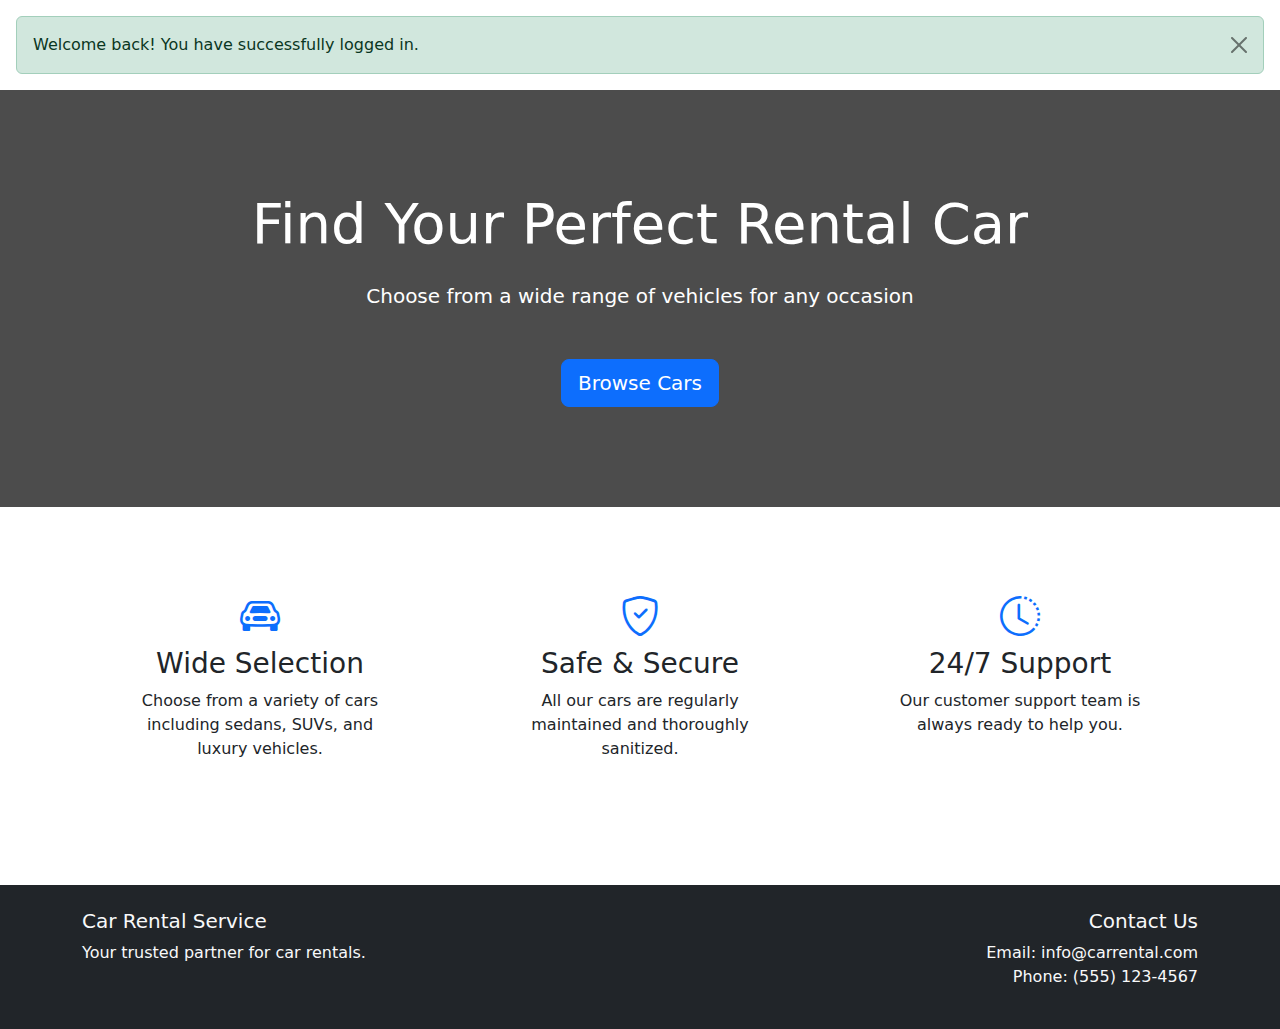
==== src/main/resources/templates/index.html @ 2fb38b78 "first commit" ====
<!DOCTYPE html>
<html xmlns:th="http://www.thymeleaf.org"
      xmlns:sec="http://www.thymeleaf.org/extras/spring-security"
      xmlns:layout="http://www.ultraq.net.nz/thymeleaf/layout"
      layout:decorate="~{layout}">
<head>
    <meta charset="UTF-8">
    <meta name="viewport" content="width=device-width, initial-scale=1.0">
    <title>Welcome - Car Rental Service</title>
    <link href="https://cdn.jsdelivr.net/npm/bootstrap@5.1.3/dist/css/bootstrap.min.css" rel="stylesheet">
    <link rel="stylesheet" href="https://cdn.jsdelivr.net/npm/bootstrap-icons@1.7.2/font/bootstrap-icons.css">
    <style>
        .hero-section {
            background: linear-gradient(rgba(0, 0, 0, 0.7), rgba(0, 0, 0, 0.7)),
                        url('https://images.unsplash.com/photo-1485291571150-772bcfc10da5?auto=format&fit=crop&w=1920&q=80');
            background-size: cover;
            background-position: center;
            color: white;
            padding: 100px 0;
            margin-bottom: 40px;
        }
        .feature-card {
            border: none;
            transition: transform 0.3s;
            margin-bottom: 20px;
        }
        .feature-card:hover {
            transform: translateY(-10px);
        }
        .feature-icon {
            font-size: 2.5rem;
            color: #0d6efd;
            margin-bottom: 1rem;
        }
    </style>
</head>
<body>
    <div layout:fragment="content">
        <!-- Success Message -->
        <div th:if="${param.login_success}" class="alert alert-success alert-dismissible fade show m-3" role="alert" id="loginAlert">
            Welcome back! You have successfully logged in.
            <button type="button" class="btn-close" data-bs-dismiss="alert" aria-label="Close"></button>
        </div>

        <!-- Hero Section -->
        <section class="hero-section text-center">
            <div class="container">
                <h1 class="display-4 mb-4">Find Your Perfect Rental Car</h1>
                <p class="lead mb-5">Choose from a wide range of vehicles for any occasion</p>
                <a href="/cars" class="btn btn-primary btn-lg">Browse Cars</a>
            </div>
        </section>

        <!-- Features Section -->
        <section class="container mb-5">
            <div class="row">
                <div class="col-md-4">
                    <div class="card feature-card text-center p-4">
                        <div class="card-body">
                            <i class="bi bi-car-front feature-icon"></i>
                            <h3>Wide Selection</h3>
                            <p>Choose from a variety of cars including sedans, SUVs, and luxury vehicles.</p>
                        </div>
                    </div>
                </div>
                <div class="col-md-4">
                    <div class="card feature-card text-center p-4">
                        <div class="card-body">
                            <i class="bi bi-shield-check feature-icon"></i>
                            <h3>Safe & Secure</h3>
                            <p>All our cars are regularly maintained and thoroughly sanitized.</p>
                        </div>
                    </div>
                </div>
                <div class="col-md-4">
                    <div class="card feature-card text-center p-4">
                        <div class="card-body">
                            <i class="bi bi-clock-history feature-icon"></i>
                            <h3>24/7 Support</h3>
                            <p>Our customer support team is always ready to help you.</p>
                        </div>
                    </div>
                </div>
            </div>
        </section>

        <!-- Footer -->
        <footer class="bg-dark text-light py-4">
            <div class="container">
                <div class="row">
                    <div class="col-md-6">
                        <h5>Car Rental Service</h5>
                        <p>Your trusted partner for car rentals.</p>
                    </div>
                    <div class="col-md-6 text-md-end">
                        <h5>Contact Us</h5>
                        <p>Email: info@carrental.com<br>Phone: (555) 123-4567</p>
                    </div>
                </div>
            </div>
        </footer>
    </div>

    <script src="https://cdn.jsdelivr.net/npm/bootstrap@5.1.3/dist/js/bootstrap.bundle.min.js"></script>
    <script th:inline="javascript">
        document.addEventListener('DOMContentLoaded', function() {
            // Auto-hide alert after 5 seconds
            var alertElement = document.getElementById('loginAlert');
            if (alertElement) {
                setTimeout(function() {
                    var bsAlert = new bootstrap.Alert(alertElement);
                    bsAlert.close();
                }, 5000);
            }

            // Clean up URL parameters
            if (window.history.replaceState) {
                var cleanUrl = window.location.protocol + "//" + window.location.host + window.location.pathname;
                window.history.replaceState({}, document.title, cleanUrl);
            }
        });
    </script>
</body>
</html>
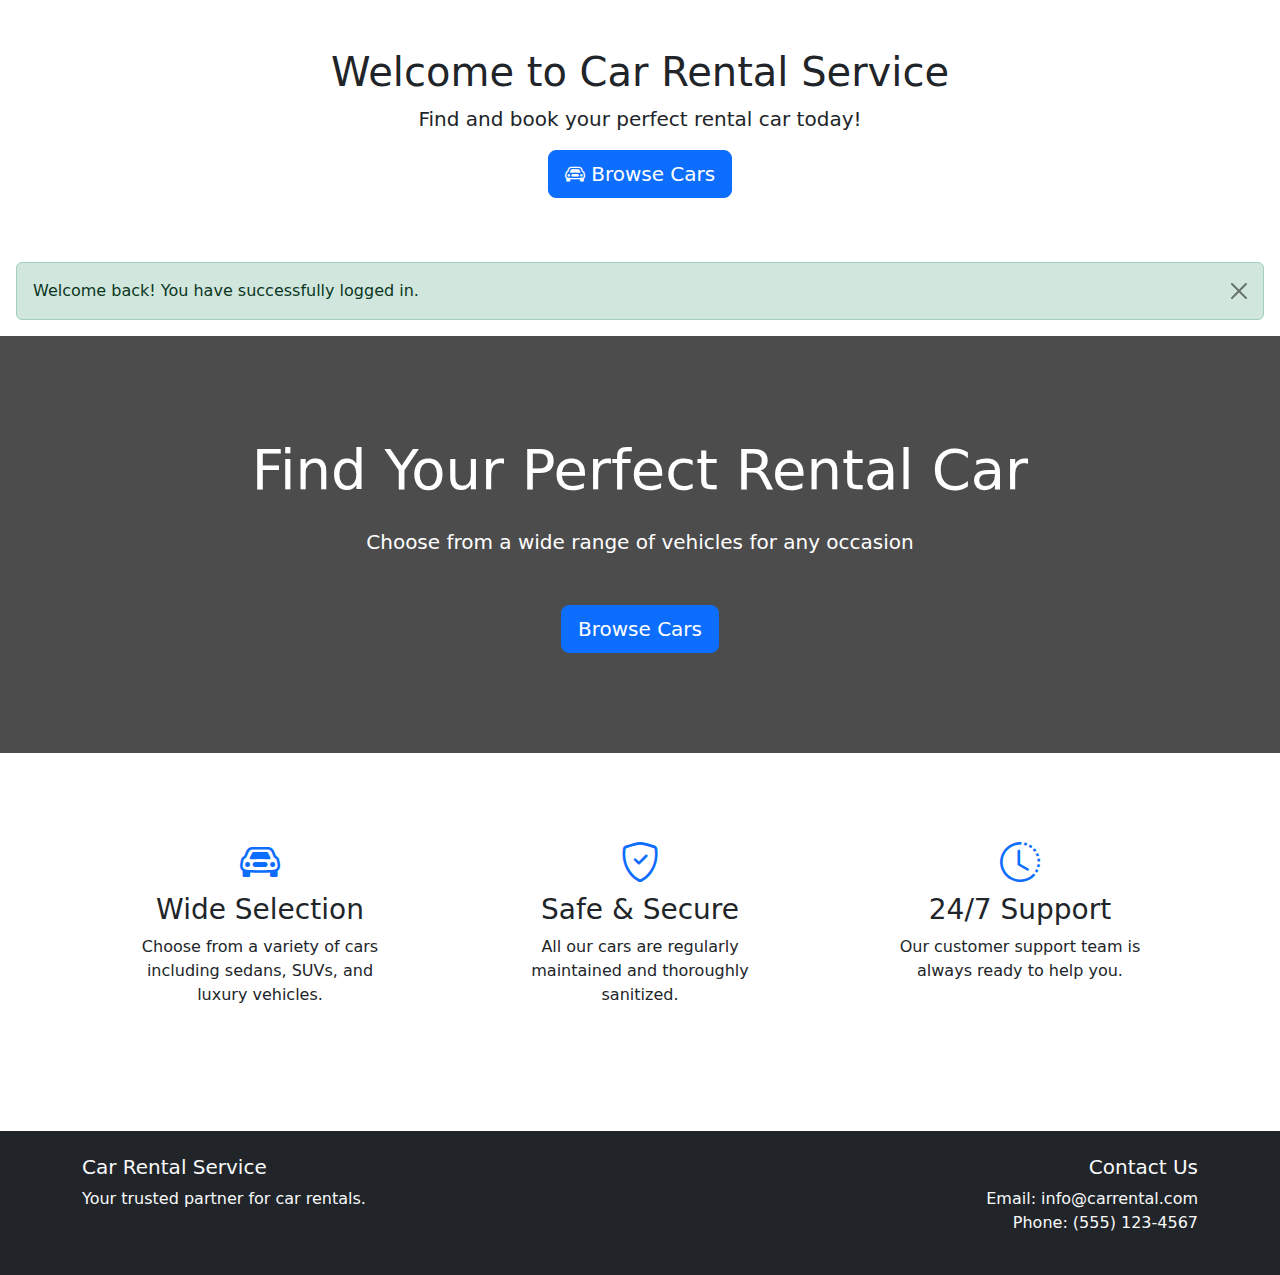
==== commit 3fc25087: "second" ====
--- a/src/main/resources/templates/index.html
+++ b/src/main/resources/templates/index.html
@@ -36,6 +36,16 @@
 </head>
 <body>
     <div layout:fragment="content">
+        <div class="container py-5">
+            <div class="text-center">
+                <h1>Welcome to Car Rental Service</h1>
+                <p class="lead">Find and book your perfect rental car today!</p>
+                <a th:href="@{/cars}" class="btn btn-primary btn-lg">
+                    <i class="bi bi-car-front"></i> Browse Cars
+                </a>
+            </div>
+        </div>
+
         <!-- Success Message -->
         <div th:if="${param.login_success}" class="alert alert-success alert-dismissible fade show m-3" role="alert" id="loginAlert">
             Welcome back! You have successfully logged in.
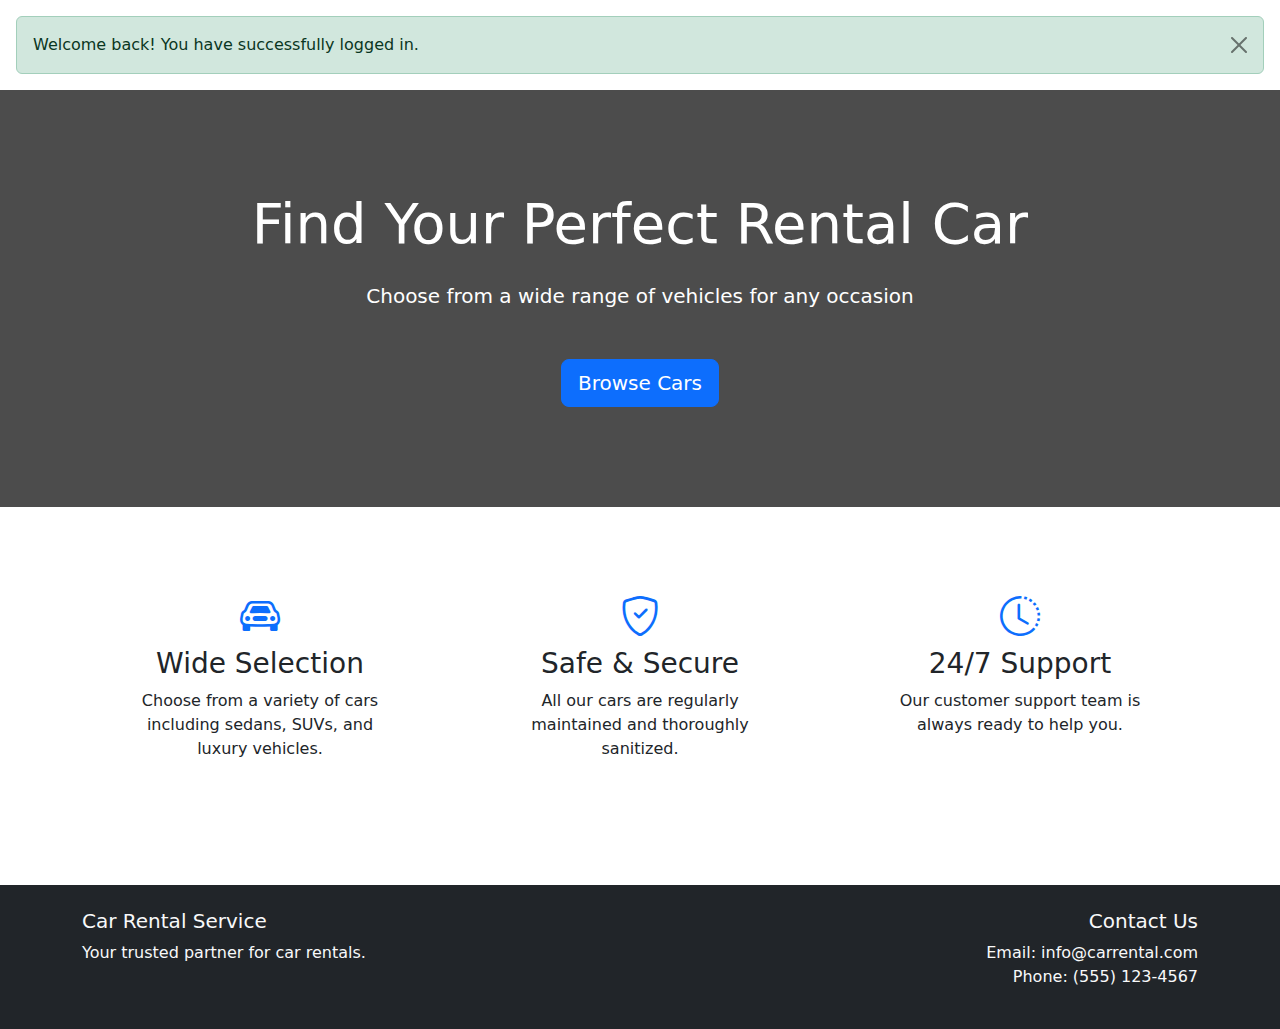
==== commit c7f6c266: "Done" ====
--- a/src/main/resources/templates/index.html
+++ b/src/main/resources/templates/index.html
@@ -36,16 +36,6 @@
 </head>
 <body>
     <div layout:fragment="content">
-        <div class="container py-5">
-            <div class="text-center">
-                <h1>Welcome to Car Rental Service</h1>
-                <p class="lead">Find and book your perfect rental car today!</p>
-                <a th:href="@{/cars}" class="btn btn-primary btn-lg">
-                    <i class="bi bi-car-front"></i> Browse Cars
-                </a>
-            </div>
-        </div>
-
         <!-- Success Message -->
         <div th:if="${param.login_success}" class="alert alert-success alert-dismissible fade show m-3" role="alert" id="loginAlert">
             Welcome back! You have successfully logged in.
